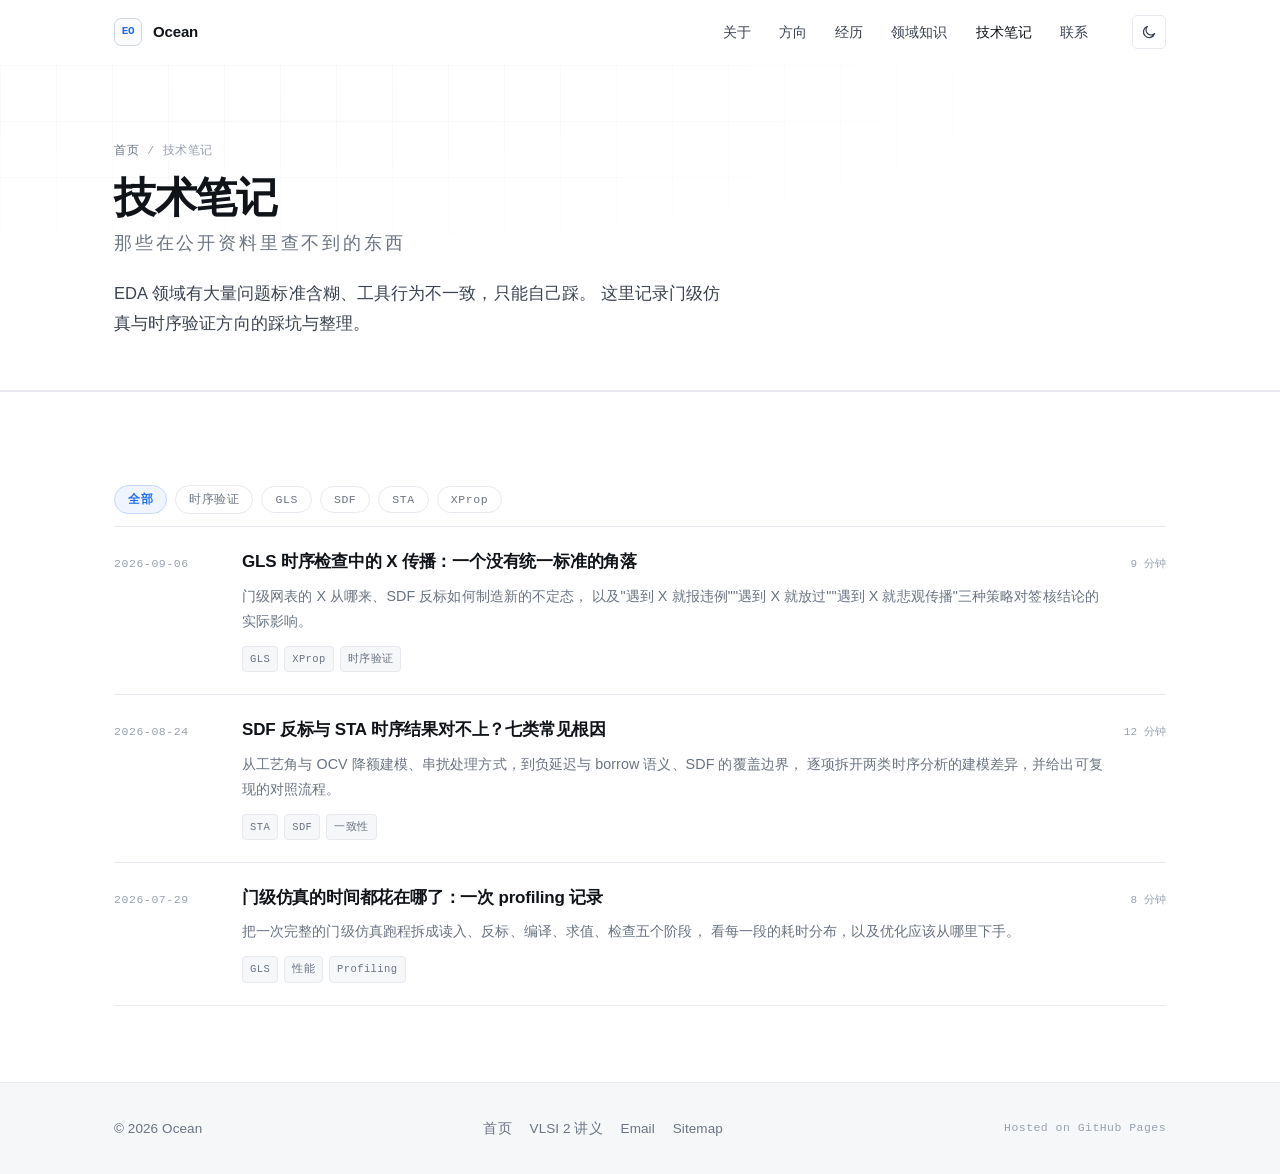
==== blog/index.html @ 50ceaec8 "init" ====
<!DOCTYPE html>
<html lang="zh-CN" data-theme="light">
<head>
<meta charset="UTF-8">
<meta name="viewport" content="width=device-width, initial-scale=1">
<title>技术笔记 — Ocean</title>
<meta name="description" content="数字 EDA 仿真器与时序验证的技术笔记：GLS、SDF 反标、STA 一致性、X 传播。">
<link rel="canonical" href="https://engineer-ocean.github.io/blog/">
<link rel="icon" href="/assets/img/favicon.svg" type="image/svg+xml">
<link rel="apple-touch-icon" href="/assets/img/favicon.svg">
<link rel="stylesheet" href="/assets/css/style.css">
<script>
(function () {
  try {
    var t = localStorage.getItem('yy-theme');
    if (t !== 'dark' && t !== 'light') {
      t = window.matchMedia('(prefers-color-scheme: dark)').matches ? 'dark' : 'light';
    }
    document.documentElement.setAttribute('data-theme', t);
  } catch (e) {}
})();
</script>
</head>

<body>
<a class="skip-link" href="#main">跳到主要内容</a>

<header class="site-header">
  <div class="wrap">
    <nav class="nav" aria-label="主导航">
      <a class="brand" href="/">
        <span class="brand-mark" aria-hidden="true">EO</span>
        <span>Ocean</span>
      </a>

      <ul class="nav-links" id="nav-links">
        <li><a href="/#about">关于</a></li>
        <li><a href="/#focus">方向</a></li>
        <li><a href="/#experience">经历</a></li>
        <li><a href="/#work">领域知识</a></li>
        <li><a href="/blog/" class="is-active">技术笔记</a></li>
        <li><a href="/#contact">联系</a></li>
      </ul>

      <div class="nav-actions">
        <button class="icon-btn" type="button" data-theme-toggle aria-label="切换主题" title="切换主题">
          <svg class="i-sun" viewBox="0 0 24 24" fill="none" stroke="currentColor" stroke-width="1.8" stroke-linecap="round" aria-hidden="true">
            <circle cx="12" cy="12" r="4.2"/>
            <path d="M12 2.5v2.2M12 19.3v2.2M4.2 4.2l1.6 1.6M18.2 18.2l1.6 1.6M2.5 12h2.2M19.3 12h2.2M4.2 19.8l1.6-1.6M18.2 5.8l1.6-1.6"/>
          </svg>
          <svg class="i-moon" viewBox="0 0 24 24" fill="none" stroke="currentColor" stroke-width="1.8" stroke-linecap="round" stroke-linejoin="round" aria-hidden="true">
            <path d="M20.5 14.3A8.6 8.6 0 1 1 9.7 3.5a6.9 6.9 0 0 0 10.8 10.8z"/>
          </svg>
        </button>
        <button class="icon-btn nav-toggle" type="button" data-nav-toggle aria-expanded="false" aria-controls="nav-links" aria-label="打开菜单">
          <svg viewBox="0 0 24 24" fill="none" stroke="currentColor" stroke-width="1.9" stroke-linecap="round" aria-hidden="true">
            <path d="M3.5 7h17M3.5 12h17M3.5 17h17"/>
          </svg>
        </button>
      </div>
    </nav>
  </div>
</header>

<main id="main">

  <section class="hero" style="padding-block:64px 52px;">
    <div class="wrap">
      <p class="breadcrumb"><a href="/">首页</a> <span>/</span> <span>技术笔记</span></p>
      <h1 class="hero-name" style="font-size:clamp(30px,4.6vw,42px);margin-top:14px;">
        技术笔记
        <span class="cn">那些在公开资料里查不到的东西</span>
      </h1>
      <p class="hero-lede" style="font-size:16.5px;">
        EDA 领域有大量问题标准含糊、工具行为不一致，只能自己踩。
        这里记录门级仿真与时序验证方向的踩坑与整理。
      </p>
    </div>
  </section>

  <section data-nav-section>
    <div class="wrap">
      <ul class="filters" data-filters aria-label="按标签筛选">
        <li><button class="filter-btn" type="button" data-tag="*" aria-pressed="true">全部</button></li>
        <li><button class="filter-btn" type="button" data-tag="时序验证" aria-pressed="false">时序验证</button></li>
        <li><button class="filter-btn" type="button" data-tag="GLS" aria-pressed="false">GLS</button></li>
        <li><button class="filter-btn" type="button" data-tag="SDF" aria-pressed="false">SDF</button></li>
        <li><button class="filter-btn" type="button" data-tag="STA" aria-pressed="false">STA</button></li>
        <li><button class="filter-btn" type="button" data-tag="XProp" aria-pressed="false">XProp</button></li>
      </ul>

      <ul class="post-list" data-post-list>

        <li class="post-item" data-tags="时序验证 GLS XProp 仿真内核">
          <a class="post-link" href="/blog/posts/gls-x-propagation.html">
            <span class="post-date">2026-09-06</span>
            <div>
              <h2 class="post-title">GLS 时序检查中的 X 传播：一个没有统一标准的角落</h2>
              <p class="post-excerpt">
                门级网表的 X 从哪来、SDF 反标如何制造新的不定态，
                以及"遇到 X 就报违例""遇到 X 就放过""遇到 X 就悲观传播"三种策略对签核结论的实际影响。
              </p>
              <ul class="post-meta"><li>GLS</li><li>XProp</li><li>时序验证</li></ul>
            </div>
            <span class="post-read">9 分钟</span>
          </a>
        </li>

        <li class="post-item" data-tags="时序验证 STA SDF 一致性">
          <a class="post-link" href="/blog/posts/sdf-sta-consistency.html">
            <span class="post-date">2026-08-24</span>
            <div>
              <h2 class="post-title">SDF 反标与 STA 时序结果对不上？七类常见根因</h2>
              <p class="post-excerpt">
                从工艺角与 OCV 降额建模、串扰处理方式，到负延迟与 borrow 语义、SDF 的覆盖边界，
                逐项拆开两类时序分析的建模差异，并给出可复现的对照流程。
              </p>
              <ul class="post-meta"><li>STA</li><li>SDF</li><li>一致性</li></ul>
            </div>
            <span class="post-read">12 分钟</span>
          </a>
        </li>

        <li class="post-item" data-tags="GLS 仿真内核 性能">
          <a class="post-link" href="/blog/posts/gls-profiling-notes.html">
            <span class="post-date">2026-07-29</span>
            <div>
              <h2 class="post-title">门级仿真的时间都花在哪了：一次 profiling 记录</h2>
              <p class="post-excerpt">
                把一次完整的门级仿真跑程拆成读入、反标、编译、求值、检查五个阶段，
                看每一段的耗时分布，以及优化应该从哪里下手。
              </p>
              <ul class="post-meta"><li>GLS</li><li>性能</li><li>Profiling</li></ul>
            </div>
            <span class="post-read">8 分钟</span>
          </a>
        </li>

      </ul>

      <p class="empty-state" data-empty hidden>这个标签下暂时还没有文章。</p>
    </div>
  </section>

</main>

<footer class="site-footer">
  <div class="wrap footer-row">
    <span>© <span data-year>2026</span> Ocean</span>
    <ul class="footer-links">
      <li><a href="/">首页</a></li>
      <li><a href="/notes/vlsi2/">VLSI 2 讲义</a></li>
      <li><a href="mailto:yyang16@126.com">Email</a></li>
      <li><a href="/sitemap.xml">Sitemap</a></li>
    </ul>
    <span class="footer-note">Hosted on GitHub Pages</span>
  </div>
</footer>

<script src="/assets/js/main.js" defer></script>
</body>
</html>
---- assets/css/style.css ----
/* =========================================================================
   Ocean — Personal Site
   Style: 极简工程风 / minimal engineering
   No build step. No external dependencies.
   ========================================================================= */

/* ---------------------------------------------------------------- 1. Tokens */
:root {
  color-scheme: light;

  --bg:            #ffffff;
  --bg-soft:       #f6f7f9;
  --bg-grid:       rgba(16, 24, 40, 0.035);
  --surface:       #ffffff;
  --surface-2:     #fafbfc;

  --text:          #101418;
  --text-2:        #3a4250;
  --muted:         #6a7381;
  --faint:         #98a1ae;

  --border:        #e7e9ee;
  --border-strong: #d2d6de;

  --accent:        #1f6feb;
  --accent-hover:  #1554bd;
  --accent-soft:   #eff4fe;
  --accent-line:   #c3d8fb;

  --code-bg:       #f4f6f8;
  --code-border:   #e4e7ec;
  --quote-bg:      #f7f9fb;

  --radius-sm: 5px;
  --radius:    9px;
  --radius-lg: 14px;

  --shadow-sm: 0 1px 2px rgba(16, 24, 40, .05);
  --shadow:    0 1px 2px rgba(16, 24, 40, .04), 0 10px 28px -16px rgba(16, 24, 40, .18);

  --maxw:   1100px;
  --prose:  736px;
  --gutter: 24px;

  --font-sans: -apple-system, BlinkMacSystemFont, "Segoe UI", "PingFang SC",
               "Hiragino Sans GB", "Microsoft YaHei", "Source Han Sans SC",
               Roboto, Helvetica, Arial, sans-serif;
  --font-mono: ui-monospace, SFMono-Regular, "SF Mono", "JetBrains Mono",
               "Cascadia Mono", Menlo, Consolas, "Liberation Mono", monospace;
}

[data-theme="dark"] {
  color-scheme: dark;

  --bg:            #0d1117;
  --bg-soft:       #12171f;
  --bg-grid:       rgba(255, 255, 255, 0.028);
  --surface:       #12171f;
  --surface-2:     #161c25;

  --text:          #e8ecf1;
  --text-2:        #c3cbd7;
  --muted:         #8b95a3;
  --faint:         #6a7481;

  --border:        #232a34;
  --border-strong: #343d49;

  --accent:        #58a6ff;
  --accent-hover:  #85c0ff;
  --accent-soft:   #13233a;
  --accent-line:   #24405f;

  --code-bg:       #161c25;
  --code-border:   #232a34;
  --quote-bg:      #12171f;

  --shadow-sm: 0 1px 2px rgba(0, 0, 0, .4);
  --shadow:    0 1px 2px rgba(0, 0, 0, .3), 0 10px 28px -16px rgba(0, 0, 0, .7);
}

/* ----------------------------------------------------------------- 2. Reset */
*, *::before, *::after { box-sizing: border-box; }

html {
  -webkit-text-size-adjust: 100%;
  scroll-behavior: smooth;
  scroll-padding-top: 88px;
}

body {
  margin: 0;
  background: var(--bg);
  color: var(--text);
  font-family: var(--font-sans);
  font-size: 16px;
  line-height: 1.75;
  letter-spacing: .005em;
  -webkit-font-smoothing: antialiased;
  -moz-osx-font-smoothing: grayscale;
  text-rendering: optimizeLegibility;
}

img, svg, video { max-width: 100%; height: auto; display: block; }
hr { border: 0; border-top: 1px solid var(--border); margin: 3rem 0; }

a { color: var(--accent); text-decoration: none; }
a:hover { color: var(--accent-hover); }

::selection { background: var(--accent-soft); color: var(--text); }

:focus-visible {
  outline: 2px solid var(--accent);
  outline-offset: 3px;
  border-radius: 3px;
}

/* ------------------------------------------------------------- 3. Layout */
.wrap {
  width: 100%;
  max-width: var(--maxw);
  margin-inline: auto;
  padding-inline: var(--gutter);
}

.prose-wrap {
  width: 100%;
  max-width: var(--prose);
  margin-inline: auto;
  padding-inline: var(--gutter);
}

section { padding-block: 76px; }
section + section { border-top: 1px solid var(--border); }

.skip-link {
  position: absolute;
  left: -9999px;
  top: 0;
  background: var(--accent);
  color: #fff;
  padding: 10px 16px;
  border-radius: 0 0 var(--radius) 0;
  z-index: 999;
}
.skip-link:focus { left: 0; color: #fff; }

/* ---------------------------------------------------------- 4. Mono label */
.mono {
  font-family: var(--font-mono);
  font-size: 12px;
  letter-spacing: .1em;
  text-transform: uppercase;
}

.eyebrow {
  font-family: var(--font-mono);
  font-size: 12px;
  letter-spacing: .12em;
  text-transform: uppercase;
  color: var(--accent);
  display: inline-flex;
  align-items: center;
  gap: 10px;
}
.eyebrow::before {
  content: "";
  width: 22px;
  height: 1px;
  background: var(--accent-line);
}

.sec-head {
  display: flex;
  align-items: baseline;
  gap: 16px;
  margin-bottom: 36px;
}
.sec-num {
  font-family: var(--font-mono);
  font-size: 12px;
  letter-spacing: .1em;
  color: var(--faint);
  flex: none;
  padding-top: 4px;
}
.sec-title {
  font-size: 22px;
  font-weight: 650;
  letter-spacing: -.01em;
  margin: 0;
  line-height: 1.4;
}
.sec-sub {
  margin: 8px 0 0;
  color: var(--muted);
  font-size: 14.5px;
  font-weight: 400;
}

/* --------------------------------------------------------------- 5. Header */
.site-header {
  position: sticky;
  top: 0;
  z-index: 60;
  background: color-mix(in srgb, var(--bg) 86%, transparent);
  -webkit-backdrop-filter: saturate(180%) blur(12px);
  backdrop-filter: saturate(180%) blur(12px);
  border-bottom: 1px solid transparent;
  transition: border-color .22s ease;
}
.site-header.is-pinned { border-bottom-color: var(--border); }

.nav {
  display: flex;
  align-items: center;
  gap: 24px;
  height: 64px;
}

.brand {
  display: inline-flex;
  align-items: center;
  gap: 11px;
  color: var(--text);
  font-weight: 600;
  font-size: 15px;
  letter-spacing: -.01em;
  flex: none;
}
.brand:hover { color: var(--text); }

.brand-mark {
  width: 28px;
  height: 28px;
  border-radius: 7px;
  border: 1px solid var(--border-strong);
  background: var(--surface-2);
  display: grid;
  place-items: center;
  font-family: var(--font-mono);
  font-size: 11px;
  font-weight: 700;
  letter-spacing: -.03em;
  color: var(--accent);
  flex: none;
}

.nav-links {
  display: flex;
  align-items: center;
  gap: 4px;
  margin-left: auto;
  list-style: none;
  padding: 0;
  margin-block: 0;
}
.nav-links a {
  display: block;
  padding: 7px 12px;
  border-radius: var(--radius-sm);
  font-size: 14px;
  color: var(--text-2);
  transition: background .16s ease, color .16s ease;
}
.nav-links a:hover { background: var(--bg-soft); color: var(--text); }
.nav-links a.is-active { color: var(--text); font-weight: 550; }

.nav-actions { display: flex; align-items: center; gap: 8px; margin-left: 8px; }

.icon-btn {
  width: 34px;
  height: 34px;
  display: grid;
  place-items: center;
  border: 1px solid var(--border);
  border-radius: var(--radius-sm);
  background: var(--surface);
  color: var(--text-2);
  cursor: pointer;
  padding: 0;
  transition: border-color .16s ease, color .16s ease, background .16s ease;
}
.icon-btn:hover { border-color: var(--border-strong); color: var(--text); background: var(--surface-2); }
.icon-btn svg { width: 16px; height: 16px; }
/* 图标表示"点击后将切换到的主题"，与 aria-label 保持一致 */
[data-theme="light"] .icon-btn .i-sun,
[data-theme="dark"]  .icon-btn .i-moon { display: none; }

.nav-toggle { display: none; }

/* ----------------------------------------------------------------- 6. Hero */
.hero {
  position: relative;
  padding-block: 92px 84px;
  border-bottom: 1px solid var(--border);
  overflow: hidden;
}
.hero::before {
  content: "";
  position: absolute;
  inset: 0;
  background-image:
    linear-gradient(to right, var(--bg-grid) 1px, transparent 1px),
    linear-gradient(to bottom, var(--bg-grid) 1px, transparent 1px);
  background-size: 56px 56px;
  -webkit-mask-image: radial-gradient(ellipse 90% 70% at 22% 12%, #000 0%, transparent 72%);
  mask-image: radial-gradient(ellipse 90% 70% at 22% 12%, #000 0%, transparent 72%);
  pointer-events: none;
}
.hero > .wrap { position: relative; }

.hero-name {
  font-size: clamp(38px, 6.4vw, 60px);
  line-height: 1.08;
  letter-spacing: -.035em;
  font-weight: 700;
  margin: 18px 0 0;
}
.hero-name .cn {
  display: block;
  font-size: .42em;
  font-weight: 500;
  letter-spacing: .16em;
  color: var(--muted);
  margin-top: 14px;
}

.hero-lede {
  max-width: 620px;
  margin: 26px 0 0;
  font-size: 17px;
  line-height: 1.8;
  color: var(--text-2);
}
.hero-lede strong { color: var(--text); font-weight: 600; }

.hero-meta {
  display: flex;
  flex-wrap: wrap;
  gap: 8px 10px;
  margin-top: 30px;
  padding: 0;
  list-style: none;
}
.hero-meta li {
  font-family: var(--font-mono);
  font-size: 11.5px;
  letter-spacing: .04em;
  color: var(--muted);
  border: 1px solid var(--border);
  background: var(--surface);
  border-radius: 100px;
  padding: 5px 13px;
}

.hero-cta { display: flex; flex-wrap: wrap; gap: 10px; margin-top: 34px; }

/* --------------------------------------------------------------- 7. Button */
.btn {
  display: inline-flex;
  align-items: center;
  gap: 8px;
  padding: 10px 18px;
  border-radius: var(--radius-sm);
  border: 1px solid var(--border-strong);
  background: var(--surface);
  color: var(--text);
  font-size: 14px;
  font-weight: 520;
  line-height: 1.4;
  transition: border-color .16s ease, background .16s ease, color .16s ease, transform .16s ease;
}
.btn:hover { border-color: var(--text); color: var(--text); transform: translateY(-1px); }
.btn svg { width: 15px; height: 15px; flex: none; }

.btn-primary {
  background: var(--accent);
  border-color: var(--accent);
  color: #fff;
}
.btn-primary:hover { background: var(--accent-hover); border-color: var(--accent-hover); color: #fff; }

/* ---------------------------------------------------------------- 8. Cards */
.grid-3 {
  display: grid;
  grid-template-columns: repeat(3, minmax(0, 1fr));
  gap: 18px;
}
.grid-2 {
  display: grid;
  grid-template-columns: repeat(2, minmax(0, 1fr));
  gap: 18px;
}

.card {
  position: relative;
  padding: 24px;
  border: 1px solid var(--border);
  border-radius: var(--radius);
  background: var(--surface);
  transition: border-color .2s ease, box-shadow .2s ease, transform .2s ease;
}
.card:hover {
  border-color: var(--accent-line);
  box-shadow: var(--shadow);
  transform: translateY(-2px);
}

.card-idx {
  font-family: var(--font-mono);
  font-size: 11px;
  letter-spacing: .1em;
  color: var(--faint);
}
.card h3 {
  font-size: 16.5px;
  font-weight: 620;
  letter-spacing: -.008em;
  margin: 12px 0 0;
  line-height: 1.5;
}
.card p {
  margin: 10px 0 0;
  color: var(--muted);
  font-size: 14.3px;
  line-height: 1.75;
}
.card-tags {
  display: flex;
  flex-wrap: wrap;
  gap: 6px;
  margin-top: 16px;
  padding: 0;
  list-style: none;
}
.card-tags li {
  font-family: var(--font-mono);
  font-size: 10.5px;
  letter-spacing: .04em;
  color: var(--muted);
  background: var(--bg-soft);
  border: 1px solid var(--border);
  border-radius: 4px;
  padding: 3px 7px;
}

/* ------------------------------------------------------------- 9. Prose */
.prose { font-size: 16.5px; line-height: 1.85; color: var(--text-2); }
.prose > * + * { margin-top: 1.15em; }
.prose p { margin: 0; }
.prose h2 {
  font-size: 20px;
  font-weight: 650;
  letter-spacing: -.012em;
  color: var(--text);
  margin: 2.4em 0 0;
  padding-top: 1.3em;
  border-top: 1px solid var(--border);
  line-height: 1.5;
}
.prose h3 {
  font-size: 16.5px;
  font-weight: 640;
  color: var(--text);
  margin: 2em 0 0;
  line-height: 1.55;
}
.prose h2 + *, .prose h3 + * { margin-top: .7em; }
.prose strong { color: var(--text); font-weight: 620; }
.prose ul, .prose ol { padding-left: 1.35em; margin: .9em 0 0; }
.prose li + li { margin-top: .48em; }
.prose li::marker { color: var(--faint); }
.prose a { border-bottom: 1px solid var(--accent-line); }
.prose a:hover { border-bottom-color: var(--accent); }

.prose blockquote {
  margin: 1.5em 0 0;
  padding: 4px 0 4px 20px;
  border-left: 2px solid var(--accent-line);
  color: var(--muted);
  font-size: 15.5px;
}

.prose code {
  font-family: var(--font-mono);
  font-size: .875em;
  background: var(--code-bg);
  border: 1px solid var(--code-border);
  border-radius: 4px;
  padding: .12em .38em;
  color: var(--text);
  word-break: break-word;
}
.prose pre {
  background: var(--code-bg);
  border: 1px solid var(--code-border);
  border-radius: var(--radius);
  padding: 16px 18px;
  overflow-x: auto;
  font-size: 13.5px;
  line-height: 1.7;
  margin: 1.5em 0 0;
}
.prose pre code {
  background: none;
  border: 0;
  padding: 0;
  font-size: inherit;
  color: var(--text-2);
}

.prose table {
  width: 100%;
  border-collapse: collapse;
  font-size: 14.5px;
  margin: 1.6em 0 0;
  display: block;
  overflow-x: auto;
}
.prose th, .prose td {
  border-bottom: 1px solid var(--border);
  padding: 10px 14px 10px 0;
  text-align: left;
  vertical-align: top;
}
.prose th {
  font-weight: 600;
  color: var(--text);
  font-size: 13px;
  letter-spacing: .02em;
  border-bottom-color: var(--border-strong);
  white-space: nowrap;
}
.prose td:first-child { color: var(--text); }

/* ----------------------------------------------------------- 10. Timeline */
.timeline { list-style: none; margin: 0; padding: 0; position: relative; }
.timeline::before {
  content: "";
  position: absolute;
  left: 5.5px;
  top: 10px;
  bottom: 10px;
  width: 1px;
  background: var(--border);
}
.timeline li {
  position: relative;
  padding-left: 30px;
  padding-bottom: 34px;
}
.timeline li:last-child { padding-bottom: 0; }
.timeline li::before {
  content: "";
  position: absolute;
  left: 0;
  top: 9px;
  width: 12px;
  height: 12px;
  border-radius: 50%;
  border: 2px solid var(--border-strong);
  background: var(--bg);
}
.timeline li.is-current::before { border-color: var(--accent); background: var(--accent); }
.tl-when {
  font-family: var(--font-mono);
  font-size: 11.5px;
  letter-spacing: .06em;
  color: var(--faint);
}
.tl-where {
  font-size: 16px;
  font-weight: 620;
  color: var(--text);
  margin: 6px 0 0;
  letter-spacing: -.008em;
}
.tl-desc {
  margin: 7px 0 0;
  color: var(--muted);
  font-size: 14.3px;
  line-height: 1.75;
  max-width: 620px;
}

/* -------------------------------------------------------------- 11. Notes */
.note { border-top: 1px solid var(--border); padding-top: 22px; }
.note + .note { margin-top: 26px; }
.note-head {
  display: flex;
  flex-wrap: wrap;
  align-items: center;
  gap: 10px;
  margin-bottom: 12px;
}
.note h3 {
  font-size: 17px;
  font-weight: 620;
  letter-spacing: -.01em;
  margin: 0;
  line-height: 1.5;
  flex: 1 1 240px;
}
.note p { margin: 0; color: var(--muted); font-size: 14.5px; line-height: 1.8; }
.note-more {
  display: inline;
  font-size: 14.5px;
}

.chip {
  display: inline-flex;
  align-items: center;
  gap: 6px;
  font-family: var(--font-mono);
  font-size: 10.5px;
  letter-spacing: .06em;
  text-transform: uppercase;
  border-radius: 100px;
  padding: 3px 10px 3px 8px;
  border: 1px solid var(--border);
  background: var(--bg-soft);
  color: var(--muted);
  white-space: nowrap;
  flex: none;
}
.chip::before {
  content: "";
  width: 5px;
  height: 5px;
  border-radius: 50%;
  background: currentColor;
  opacity: .65;
}
.chip-doing { color: var(--accent); border-color: var(--accent-line); background: var(--accent-soft); }
.chip-plan  { color: #b7791f; border-color: #f0d9a8; background: #fdf7e8; }
.chip-proto { color: #7a5af8; border-color: #ded6fb; background: #f4f1fe; }
.chip-doc   { color: #2f855a; border-color: #c6f0d8; background: #eefaf2; }
[data-theme="dark"] .chip-plan  { color: #e3b341; border-color: #4d3f1a; background: #2a2413; }
[data-theme="dark"] .chip-proto { color: #a58bff; border-color: #37306b; background: #1c1836; }
[data-theme="dark"] .chip-doc   { color: #6fcf97; border-color: #26543a; background: #14261c; }

/* ---------------------------------------------------------- 12. Post list */
.post-list { list-style: none; margin: 0; padding: 0; }
.post-item { border-top: 1px solid var(--border); }
.post-item:last-child { border-bottom: 1px solid var(--border); }
.post-link {
  display: grid;
  grid-template-columns: 108px minmax(0, 1fr) auto;
  gap: 20px;
  align-items: baseline;
  padding: 22px 0;
  color: inherit;
  transition: padding-inline .2s ease;
}
.post-link:hover { color: inherit; }
.post-link:hover .post-title { color: var(--accent); }
.post-date {
  font-family: var(--font-mono);
  font-size: 11.5px;
  letter-spacing: .05em;
  color: var(--faint);
  padding-top: 5px;
}
.post-title {
  font-size: 17px;
  font-weight: 620;
  letter-spacing: -.012em;
  color: var(--text);
  margin: 0;
  line-height: 1.55;
  transition: color .16s ease;
}
.post-excerpt {
  margin: 8px 0 0;
  color: var(--muted);
  font-size: 14.3px;
  line-height: 1.75;
}
.post-meta {
  display: flex;
  flex-wrap: wrap;
  gap: 6px;
  margin-top: 12px;
  padding: 0;
  list-style: none;
}
.post-meta li {
  font-family: var(--font-mono);
  font-size: 10.5px;
  letter-spacing: .04em;
  color: var(--muted);
  background: var(--bg-soft);
  border: 1px solid var(--border);
  border-radius: 4px;
  padding: 3px 7px;
}
.post-read {
  font-family: var(--font-mono);
  font-size: 11px;
  color: var(--faint);
  padding-top: 6px;
  white-space: nowrap;
}
.post-arrow { display: none; }

/* ------------------------------------------------------------- 13. Filter */
.filters {
  display: flex;
  flex-wrap: wrap;
  gap: 8px;
  margin-bottom: 12px;
  padding: 0;
  list-style: none;
}
.filter-btn {
  font-family: var(--font-mono);
  font-size: 11.5px;
  letter-spacing: .05em;
  padding: 6px 13px;
  border-radius: 100px;
  border: 1px solid var(--border);
  background: transparent;
  color: var(--muted);
  cursor: pointer;
  transition: all .16s ease;
}
.filter-btn:hover { border-color: var(--border-strong); color: var(--text); }
.filter-btn[aria-pressed="true"] {
  background: var(--accent-soft);
  border-color: var(--accent-line);
  color: var(--accent);
  font-weight: 600;
}
.empty-state {
  padding: 48px 0;
  text-align: center;
  color: var(--muted);
  font-size: 14.5px;
  border-top: 1px solid var(--border);
}

/* ------------------------------------------------------------ 14. Article */
.article-head { padding-block: 56px 36px; border-bottom: 1px solid var(--border); }
.article-head h1 {
  font-size: clamp(26px, 4.2vw, 36px);
  line-height: 1.32;
  letter-spacing: -.028em;
  font-weight: 700;
  margin: 16px 0 0;
}
.article-desc {
  margin: 18px 0 0;
  font-size: 16.5px;
  line-height: 1.8;
  color: var(--muted);
}
.article-bar {
  display: flex;
  flex-wrap: wrap;
  align-items: center;
  gap: 8px 14px;
  margin-top: 26px;
  font-family: var(--font-mono);
  font-size: 11.5px;
  letter-spacing: .05em;
  color: var(--faint);
}
.article-bar .dot { color: var(--border-strong); }
.article-body { padding-block: 48px 24px; }
.article-foot {
  display: flex;
  flex-wrap: wrap;
  justify-content: space-between;
  gap: 16px;
  align-items: center;
  padding-block: 32px 72px;
  border-top: 1px solid var(--border);
  font-size: 14px;
}

.breadcrumb {
  font-family: var(--font-mono);
  font-size: 11.5px;
  letter-spacing: .05em;
  color: var(--faint);
  display: flex;
  gap: 8px;
  align-items: center;
}
.breadcrumb a { color: var(--muted); }
.breadcrumb a:hover { color: var(--accent); }

/* -------------------------------------------------------------- 15. Footer */
.site-footer {
  border-top: 1px solid var(--border);
  background: var(--bg-soft);
  padding-block: 34px;
  font-size: 13.5px;
  color: var(--muted);
}
.footer-row {
  display: flex;
  flex-wrap: wrap;
  align-items: center;
  gap: 14px 22px;
  justify-content: space-between;
}
.footer-links {
  display: flex;
  flex-wrap: wrap;
  gap: 18px;
  list-style: none;
  margin: 0;
  padding: 0;
}
.footer-links a { color: var(--muted); }
.footer-links a:hover { color: var(--accent); }
.footer-note { font-family: var(--font-mono); font-size: 11.5px; letter-spacing: .04em; color: var(--faint); }

/* ------------------------------------------------------------ 16. Contact */
.contact-links {
  display: grid;
  grid-template-columns: repeat(2, minmax(0, 1fr));
  gap: 14px;
  margin-top: 28px;
}
.contact-link {
  display: flex;
  align-items: center;
  gap: 14px;
  padding: 18px 20px;
  border: 1px solid var(--border);
  border-radius: var(--radius);
  background: var(--surface);
  color: var(--text);
  transition: border-color .18s ease, transform .18s ease, box-shadow .18s ease;
}
.contact-link:hover {
  color: var(--text);
  border-color: var(--accent-line);
  transform: translateY(-2px);
  box-shadow: var(--shadow);
}
.contact-link svg { width: 20px; height: 20px; flex: none; color: var(--accent); }
.contact-k { font-size: 14.5px; font-weight: 600; }
.contact-v {
  font-family: var(--font-mono);
  font-size: 11.5px;
  letter-spacing: .03em;
  color: var(--muted);
  margin-top: 2px;
  word-break: break-all;
}

/* --------------------------------------------------------- 17. Responsive */
@media (max-width: 900px) {
  .grid-3 { grid-template-columns: repeat(2, minmax(0, 1fr)); }
}

@media (max-width: 720px) {
  :root { --gutter: 20px; }
  section { padding-block: 56px; }
  .hero { padding-block: 64px 56px; }

  .grid-3, .grid-2, .contact-links { grid-template-columns: minmax(0, 1fr); }

  .nav { height: 58px; gap: 12px; }
  .nav-toggle { display: grid; }
  .nav-links {
    position: fixed;
    inset: 58px 0 auto 0;
    flex-direction: column;
    align-items: stretch;
    gap: 2px;
    padding: 12px var(--gutter) 20px;
    background: var(--bg);
    border-bottom: 1px solid var(--border);
    box-shadow: var(--shadow);
    display: none;
  }
  .nav-links.is-open { display: flex; }
  .nav-links a { padding: 11px 12px; font-size: 15px; }
  .nav-actions { margin-left: auto; }

  .sec-head { flex-direction: column; gap: 6px; margin-bottom: 28px; }
  .sec-num { padding-top: 0; }

  .post-link { grid-template-columns: minmax(0, 1fr); gap: 8px; padding: 20px 0; }
  .post-read { display: none; }

  .article-bar .sep-hide { display: none; }
}

@media (prefers-reduced-motion: reduce) {
  html { scroll-behavior: auto; }
  *, *::before, *::after {
    animation-duration: .01ms !important;
    transition-duration: .01ms !important;
  }
}
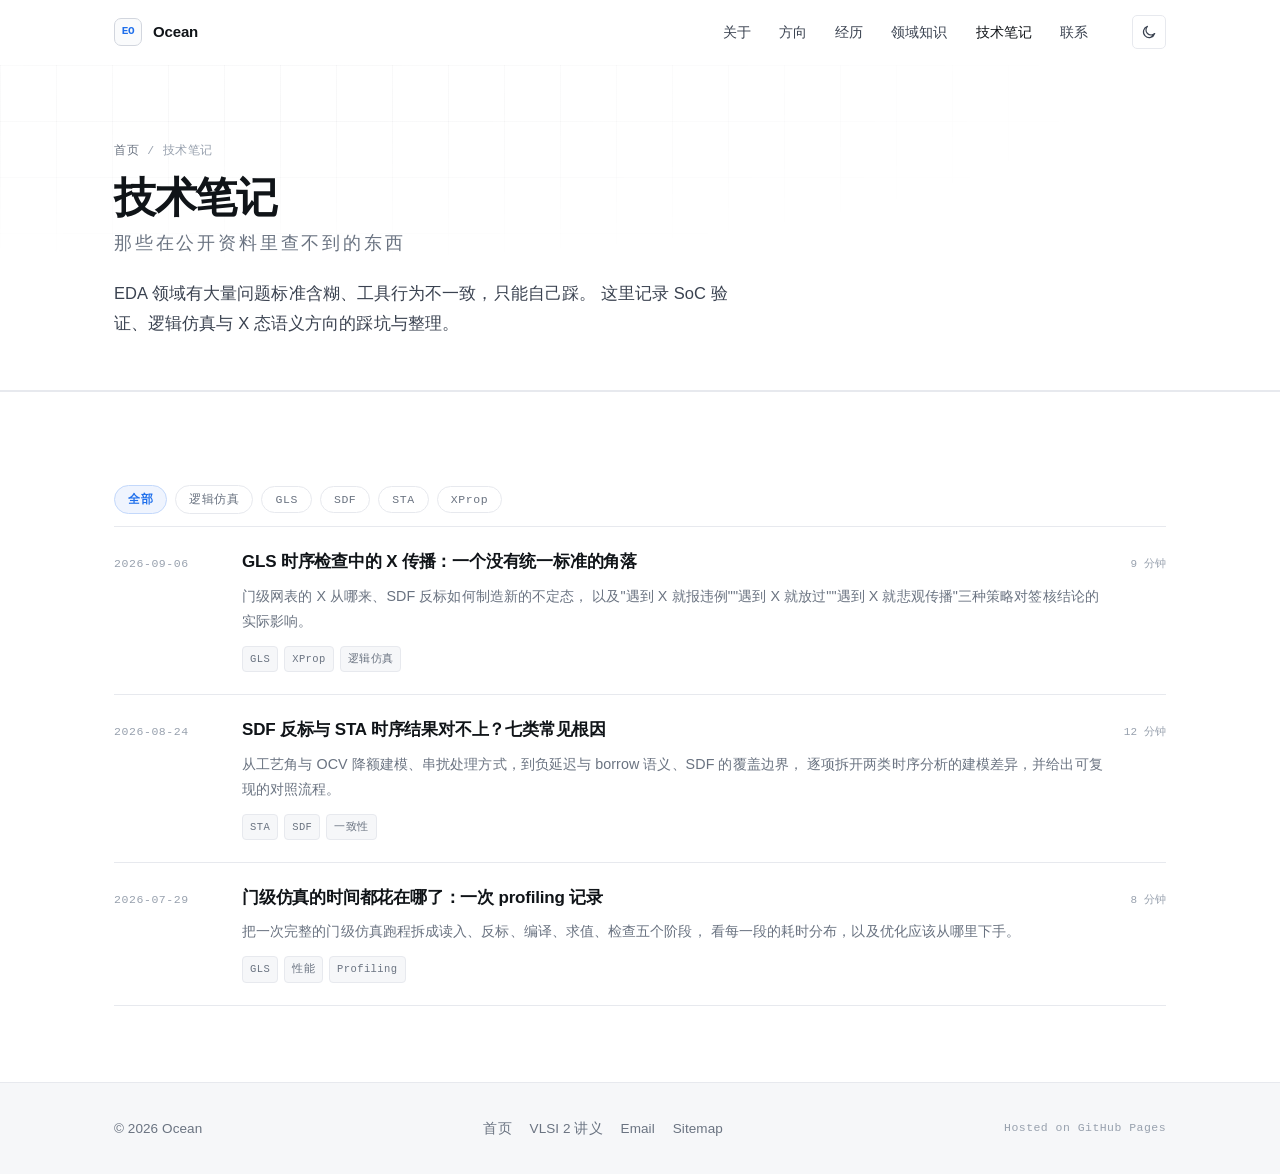
==== commit a79163ac: "修正经历时间线与学位表述，公开定位文案改为 SoC 验证 / 逻辑仿真 / X 态语义" ====
--- a/blog/index.html
+++ b/blog/index.html
@@ -4,7 +4,7 @@
 <meta charset="UTF-8">
 <meta name="viewport" content="width=device-width, initial-scale=1">
 <title>技术笔记 — Ocean</title>
-<meta name="description" content="数字 EDA 仿真器与时序验证的技术笔记：GLS、SDF 反标、STA 一致性、X 传播。">
+<meta name="description" content="逻辑仿真与 SoC 验证的技术笔记：GLS、SDF 反标、STA 一致性、X 传播。">
 <link rel="canonical" href="https://engineer-ocean.github.io/blog/">
 <link rel="icon" href="/assets/img/favicon.svg" type="image/svg+xml">
 <link rel="apple-touch-icon" href="/assets/img/favicon.svg">
@@ -73,7 +73,7 @@
       </h1>
       <p class="hero-lede" style="font-size:16.5px;">
         EDA 领域有大量问题标准含糊、工具行为不一致，只能自己踩。
-        这里记录门级仿真与时序验证方向的踩坑与整理。
+        这里记录 SoC 验证、逻辑仿真与 X 态语义方向的踩坑与整理。
       </p>
     </div>
   </section>
@@ -82,7 +82,7 @@
     <div class="wrap">
       <ul class="filters" data-filters aria-label="按标签筛选">
         <li><button class="filter-btn" type="button" data-tag="*" aria-pressed="true">全部</button></li>
-        <li><button class="filter-btn" type="button" data-tag="时序验证" aria-pressed="false">时序验证</button></li>
+        <li><button class="filter-btn" type="button" data-tag="逻辑仿真" aria-pressed="false">逻辑仿真</button></li>
         <li><button class="filter-btn" type="button" data-tag="GLS" aria-pressed="false">GLS</button></li>
         <li><button class="filter-btn" type="button" data-tag="SDF" aria-pressed="false">SDF</button></li>
         <li><button class="filter-btn" type="button" data-tag="STA" aria-pressed="false">STA</button></li>
@@ -91,7 +91,7 @@
 
       <ul class="post-list" data-post-list>
 
-        <li class="post-item" data-tags="时序验证 GLS XProp 仿真内核">
+        <li class="post-item" data-tags="逻辑仿真 GLS XProp 仿真内核">
           <a class="post-link" href="/blog/posts/gls-x-propagation.html">
             <span class="post-date">2026-09-06</span>
             <div>
@@ -100,13 +100,13 @@
                 门级网表的 X 从哪来、SDF 反标如何制造新的不定态，
                 以及"遇到 X 就报违例""遇到 X 就放过""遇到 X 就悲观传播"三种策略对签核结论的实际影响。
               </p>
-              <ul class="post-meta"><li>GLS</li><li>XProp</li><li>时序验证</li></ul>
+              <ul class="post-meta"><li>GLS</li><li>XProp</li><li>逻辑仿真</li></ul>
             </div>
             <span class="post-read">9 分钟</span>
           </a>
         </li>
 
-        <li class="post-item" data-tags="时序验证 STA SDF 一致性">
+        <li class="post-item" data-tags="逻辑仿真 STA SDF 一致性">
           <a class="post-link" href="/blog/posts/sdf-sta-consistency.html">
             <span class="post-date">2026-08-24</span>
             <div>
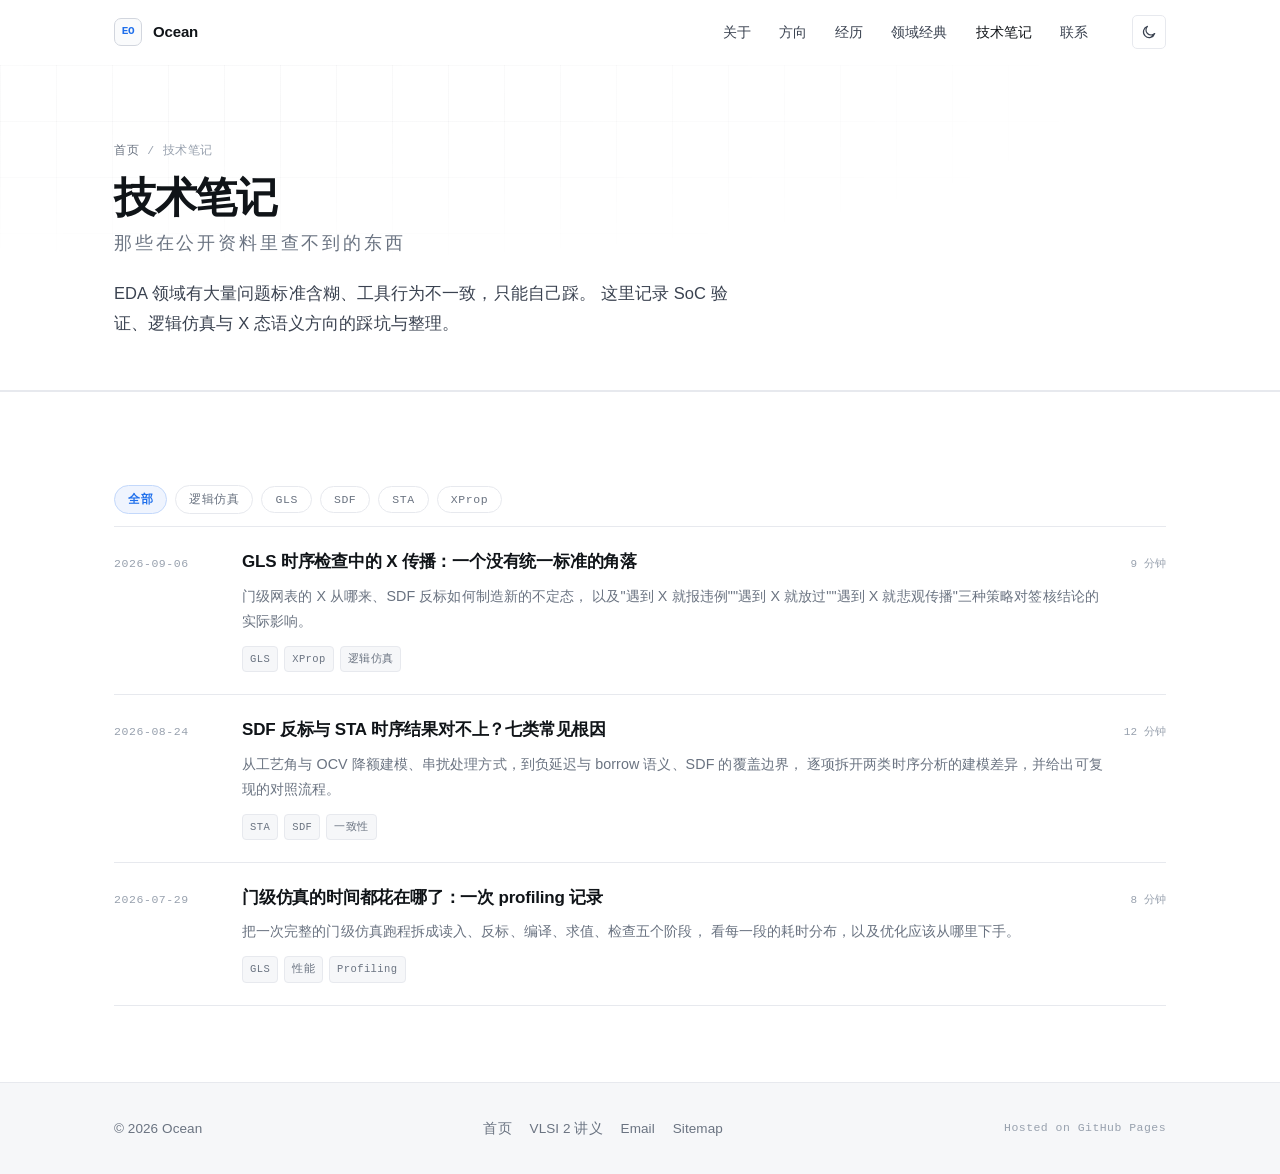
==== commit bd07ec7b: "content: 04 章「领域知识」更名为「领域经典」并移除 3 条在研条目；fix(fnflow): 清掉 nestfix 遗留的 4 处空 ul" ====
--- a/blog/index.html
+++ b/blog/index.html
@@ -8,7 +8,7 @@
 <link rel="canonical" href="https://engineer-ocean.github.io/blog/">
 <link rel="icon" href="/assets/img/favicon.svg" type="image/svg+xml">
 <link rel="apple-touch-icon" href="/assets/img/favicon.svg">
-<link rel="stylesheet" href="/assets/css/style.css">
+<link rel="stylesheet" href="/assets/css/style.css?v=0923b0b6d8">
 <script>
 (function () {
   try {
@@ -37,7 +37,7 @@
         <li><a href="/#about">关于</a></li>
         <li><a href="/#focus">方向</a></li>
         <li><a href="/#experience">经历</a></li>
-        <li><a href="/#work">领域知识</a></li>
+        <li><a href="/#work">领域经典</a></li>
         <li><a href="/blog/" class="is-active">技术笔记</a></li>
         <li><a href="/#contact">联系</a></li>
       </ul>
@@ -157,6 +157,7 @@
   </div>
 </footer>
 
-<script src="/assets/js/main.js" defer></script>
+<script src="/assets/js/main.js?v=1117423972" defer></script>
+<script src="/assets/js/counter.js?v=b97d05d926" defer></script>
 </body>
 </html>
--- a/assets/css/style.css
+++ b/assets/css/style.css
@@ -545,13 +545,13 @@
   width: 1px;
   background: var(--border);
 }
-.timeline li {
+.timeline > li {
   position: relative;
   padding-left: 30px;
   padding-bottom: 34px;
 }
-.timeline li:last-child { padding-bottom: 0; }
-.timeline li::before {
+.timeline > li:last-child { padding-bottom: 0; }
+.timeline > li::before {
   content: "";
   position: absolute;
   left: 0;
@@ -562,7 +562,7 @@
   border: 2px solid var(--border-strong);
   background: var(--bg);
 }
-.timeline li.is-current::before { border-color: var(--accent); background: var(--accent); }
+.timeline > li.is-current::before { border-color: var(--accent); background: var(--accent); }
 .tl-when {
   font-family: var(--font-mono);
   font-size: 11.5px;
@@ -582,6 +582,79 @@
   font-size: 14.3px;
   line-height: 1.75;
   max-width: 620px;
+}
+
+.tl-awards {
+  list-style: none;
+  margin: 14px 0 0;
+  padding: 0;
+  max-width: 620px;
+}
+.tl-awards li {
+  position: relative;
+  display: block;          /* 关键：grid 子项会让 .aw-note / .aw-year 各占一行 */
+  padding-left: 15px;
+  font-size: 14px;
+  line-height: 1.62;
+  color: var(--text-2);
+}
+.tl-awards li + li { margin-top: 5px; }
+.tl-awards li::before {
+  content: "";
+  position: absolute;
+  left: 3px;
+  top: .58em;
+  width: 4px;
+  height: 4px;
+  border-radius: 50%;
+  background: var(--accent);
+}
+
+/* 工作经历的分条描述 —— 与 .tl-awards 共用一套圆点/间距语言 */
+.tl-items {
+  list-style: none;
+  margin: 11px 0 0;
+  padding: 0;
+  max-width: 620px;
+}
+.tl-items li {
+  position: relative;
+  display: block;
+  padding-left: 15px;
+  font-size: 14.3px;
+  line-height: 1.72;
+  color: var(--text-2);
+}
+.tl-items li + li { margin-top: 6px; }
+.tl-items li::before {
+  content: "";
+  position: absolute;
+  left: 3px;
+  top: .64em;
+  width: 4px;
+  height: 4px;
+  border-radius: 50%;
+  background: var(--accent);
+}
+.tl-items strong { color: var(--text); font-weight: 600; }
+.tl-awards .aw-year {
+  font-family: var(--font-mono);
+  font-size: 12px;
+  letter-spacing: .04em;
+  color: var(--faint);
+  margin-left: 6px;
+}
+.tl-awards .aw-note {
+  font-family: var(--font-mono);
+  font-size: 11.5px;
+  letter-spacing: .04em;
+  color: var(--muted);
+  background: var(--bg-soft);
+  border: 1px solid var(--border);
+  border-radius: 4px;
+  padding: 1px 6px;
+  margin-left: 6px;
+  white-space: nowrap;
 }
 
 /* -------------------------------------------------------------- 11. Notes */
@@ -817,6 +890,35 @@
 .footer-links a { color: var(--muted); }
 .footer-links a:hover { color: var(--accent); }
 .footer-note { font-family: var(--font-mono); font-size: 11.5px; letter-spacing: .04em; color: var(--faint); }
+
+/* 访客统计（页脚） —— 只展示聚合数字，不含任何单个访客信息 */
+.footer-visits {
+  margin-top: 24px;
+  padding-top: 18px;
+  border-top: 1px solid var(--border);
+}
+.footer-visits[hidden],
+.footer-visits [data-visits][hidden],
+.footer-visits [data-visits-cities][hidden] { display: none; }
+.visits-nums {
+  margin: 0;
+  font-size: 13.5px;
+  color: var(--text-2);
+}
+.visits-nums .num { font-family: var(--font-mono); color: var(--text); }
+.visits-cities {
+  margin: 8px 0 0;
+  font-family: var(--font-mono);
+  font-size: 11.5px;
+  letter-spacing: .04em;
+  color: var(--faint);
+}
+.visits-note {
+  margin: 14px 0 0;
+  font-size: 12px;
+  line-height: 1.6;
+  color: var(--faint);
+}
 
 /* ------------------------------------------------------------ 16. Contact */
 .contact-links {
